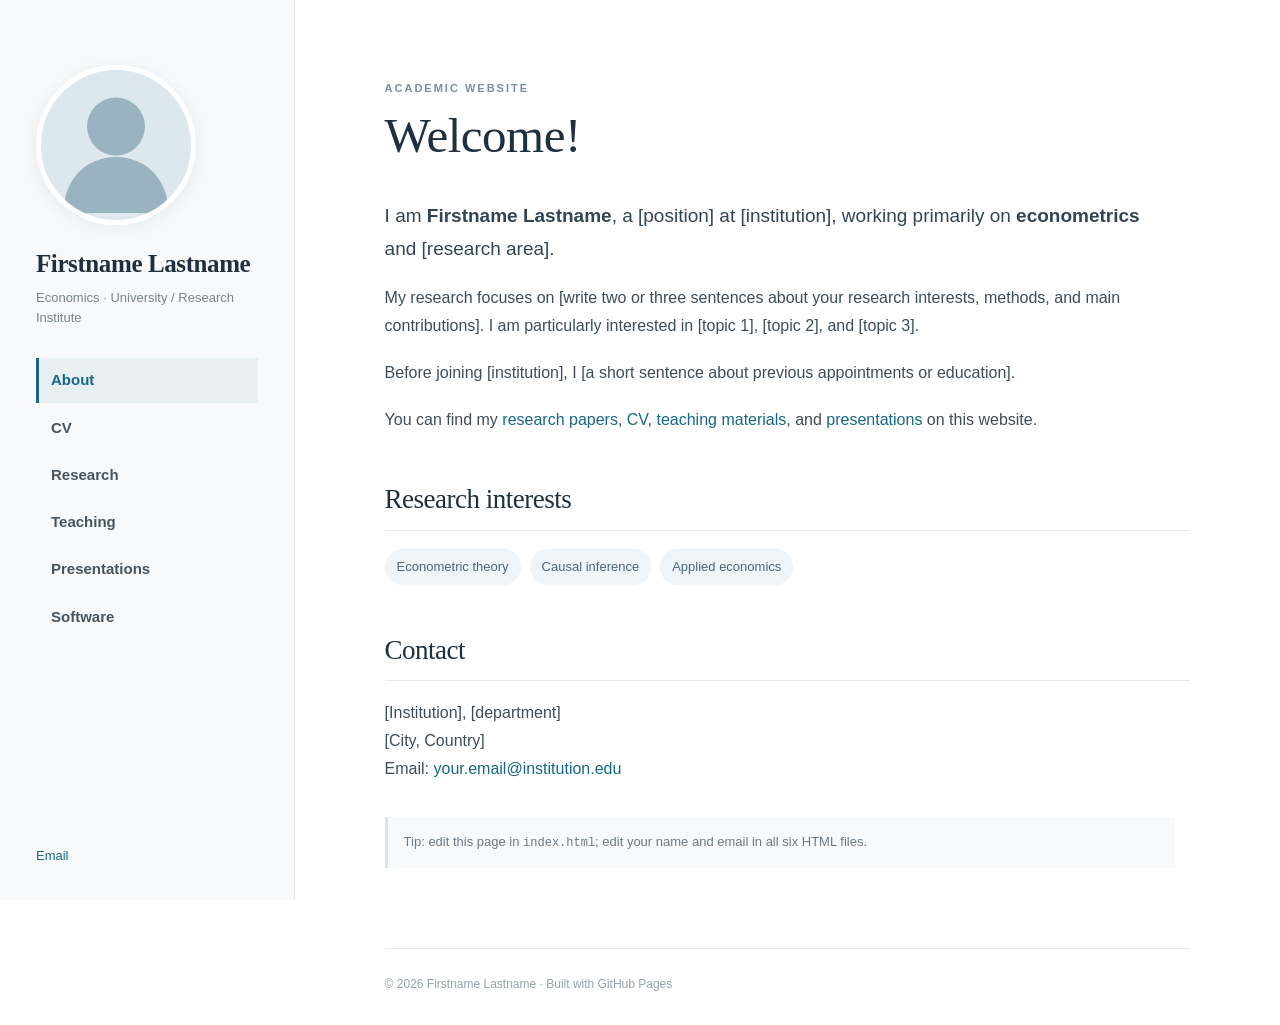
==== index.html @ c61abbc3 "Add files via upload" ====
<!doctype html>
<html lang="en">
<head>
  <meta charset="utf-8">
  <meta name="viewport" content="width=device-width, initial-scale=1">
  <meta name="description" content="Academic website of Firstname Lastname: research, teaching and publications.">
  <title>About | Firstname Lastname</title>
  <link rel="stylesheet" href="style.css">
  <link rel="icon" href="assets/favicon.svg" type="image/svg+xml">
</head>
<body>
  <div class="layout">
    <aside class="sidebar">
      <a class="portrait-link" href="index.html" aria-label="Go to home page"><img class="portrait" src="assets/portrait.svg" alt="Placeholder portrait – replace with your photo"></a>
      <a href="index.html" class="site-name">Firstname Lastname</a>
      <div class="affiliation">Economics · University / Research Institute</div>
      <nav aria-label="Main navigation"><a href="index.html" aria-current="page" >About</a>
<a href="cv.html" >CV</a>
<a href="research.html" >Research</a>
<a href="teaching.html" >Teaching</a>
<a href="presentations.html" >Presentations</a>
<a href="software.html" >Software</a></nav>
      <div class="sidebar-bottom"><a href="mailto:your.email@institution.edu">Email</a></div>
    </aside>
    <main id="main-content" class="main-content">
      <div class="eyebrow">ACADEMIC WEBSITE</div>
<h1>Welcome!</h1>
<p class="lead">I am <strong>Firstname Lastname</strong>, a [position] at [institution], working primarily on <strong>econometrics</strong> and [research area].</p>
<p>My research focuses on [write two or three sentences about your research interests, methods, and main contributions]. I am particularly interested in [topic 1], [topic 2], and [topic 3].</p>
<p>Before joining [institution], I [a short sentence about previous appointments or education].</p>
<p>You can find my <a href="research.html">research papers</a>, <a href="cv.html">CV</a>, <a href="teaching.html">teaching materials</a>, and <a href="presentations.html">presentations</a> on this website.</p>
<h2>Research interests</h2>
<div class="pill-row"><span>Econometric theory</span><span>Causal inference</span><span>Applied economics</span></div>
<h2>Contact</h2>
<p>[Institution], [department]<br>[City, Country]<br>Email: <a href="mailto:your.email@institution.edu">your.email@institution.edu</a></p>
<p class="note">Tip: edit this page in <code>index.html</code>; edit your name and email in all six HTML files.</p>
      <footer>© <span id="year">2026</span> Firstname Lastname · Built with GitHub Pages</footer>
    </main>
  </div>
  <script src="script.js"></script>
</body>
</html>
---- style.css ----
/* Minimal academic website. Edit colors using the variables below. */
:root {--ink:#1e303f;--body:#3d4d58;--muted:#77858c;--accent:#176786;--line:#e4e9ec;--background:#fff;--sidebar-bg:#f7f9fa}
*{box-sizing:border-box}
html{scroll-behavior:smooth}
body{margin:0;background:var(--background);color:var(--body);font:16px/1.75 -apple-system,BlinkMacSystemFont,"Segoe UI",Arial,sans-serif}
a{color:var(--accent);text-decoration:none}
a:hover{text-decoration:underline}
a:focus-visible,input:focus-visible,summary:focus-visible{outline:3px solid #8bb7ce;outline-offset:3px}
.layout{max-width:1280px;margin:0 auto;display:grid;grid-template-columns:295px minmax(0,1fr);min-height:100vh}
.sidebar{padding:65px 36px 32px;background:var(--sidebar-bg);border-right:1px solid var(--line);display:flex;flex-direction:column;align-items:flex-start;position:sticky;top:0;height:100vh}
.portrait-link{display:block}.portrait{display:block;width:160px;height:160px;object-fit:cover;border-radius:50%;border:5px solid white;box-shadow:0 3px 18px rgba(18,50,68,.07);margin-bottom:23px}
.site-name{font:700 25px/1.25 Georgia,"Times New Roman",serif;color:var(--ink);letter-spacing:-.4px}.site-name:hover{text-decoration:none}
.affiliation{margin:9px 0 31px;color:var(--muted);font-size:13px;line-height:1.5}
nav{display:flex;flex-direction:column;gap:3px;width:100%}nav a{padding:9px 12px;border-left:3px solid transparent;color:#455560;font-size:15px;font-weight:550}nav a:hover{background:#eef3f5;text-decoration:none;color:var(--accent)}nav a[aria-current="page"]{background:#e7eff3;border-left-color:var(--accent);color:var(--accent)}
.sidebar-bottom{font-size:13px;margin-top:auto;padding-top:24px;color:var(--muted)}.dot{padding:0 8px}
.main-content{padding:79px min(7vw,90px) 30px;min-width:0;max-width:100%}.main-content>p{max-width:790px}
h1,h2,h3{color:var(--ink);line-height:1.3}h1,h2{font-family:Georgia,"Times New Roman",serif;letter-spacing:-.5px}h1{font-size:clamp(36px,4vw,49px);font-weight:500;margin:6px 0 31px}h2{font-size:27px;font-weight:500;margin:48px 0 18px;border-bottom:1px solid var(--line);padding-bottom:12px}h3{font-size:18px;font-weight:650;margin:0 0 6px}
p{margin:0 0 19px}.lead{font-size:19px;color:#314653;line-height:1.75}.eyebrow{font-size:11px;letter-spacing:2px;font-weight:750;color:#78909d}
.pill-row{display:flex;flex-wrap:wrap;gap:9px}.pill-row span{padding:7px 12px;background:#eef4f7;color:#496777;border-radius:18px;font-size:13px}
.note{background:#f7f9fa;padding:14px 16px;border-left:3px solid #d6e5ec;color:#697985;font-size:13px;margin-top:34px}
code{font-family:ui-monospace,SFMono-Regular,Menlo,monospace;font-size:12px}
.research-toolbar{display:flex;align-items:center;justify-content:space-between;gap:15px;flex-wrap:wrap;padding:16px 0 7px;border-bottom:1px solid var(--line);font-size:13px}
.research-toolbar a{margin-left:12px}.switch{white-space:nowrap;cursor:pointer;color:var(--ink)}.switch input{accent-color:var(--accent);vertical-align:middle}
.paper{padding:18px 0 26px;border-bottom:1px solid var(--line)}.paper h3{font-size:19px;font-weight:650}.paper-meta{font-size:11px;color:var(--muted);letter-spacing:1px;font-weight:700;margin-bottom:9px}.authors{margin-bottom:3px;font-size:14px}.journal{margin-bottom:9px;color:#697985;font-size:14px}
.paper-links{display:flex;flex-wrap:wrap;gap:6px 16px;font-size:13px;margin:12px 0}.paper-links span,.soft{color:#9aa5aa;font-size:13px}.paper-links a::before{content:"↗ ";font-size:12px}
.abstract{font-size:14px;color:#566773}.abstract summary{width:max-content;cursor:pointer;color:var(--accent);font-size:13px}.abstract p{max-width:750px;padding:12px 0 0;margin:0}
.simple-entry{padding:15px 0 17px;border-bottom:1px solid var(--line)}.simple-entry p{margin:5px 0;font-size:14px}
footer{font-size:12px;color:#96a3a9;border-top:1px solid var(--line);padding:25px 0 0;margin-top:80px}
@media(max-width:800px){.layout{display:block}.sidebar{position:static;height:auto;padding:20px 23px;display:grid;grid-template-columns:72px 1fr;column-gap:18px;align-items:center}.portrait-link{grid-row:1/3}.portrait{width:72px;height:72px;margin:0;border-width:2px}.site-name{font-size:21px}.affiliation{font-size:12px;margin:4px 0}.sidebar nav{grid-column:1/-1;flex-direction:row;overflow-x:auto;margin-top:18px;gap:3px}.sidebar nav a{white-space:nowrap;border-left:none;border-bottom:2px solid transparent;padding:7px 11px}.sidebar nav a[aria-current="page"]{border-bottom-color:var(--accent)}.sidebar-bottom{display:none}.main-content{padding:35px 24px}.lead{font-size:17px}h2{margin-top:36px}footer{margin-top:55px}}
@media(prefers-reduced-motion:reduce){html{scroll-behavior:auto}}
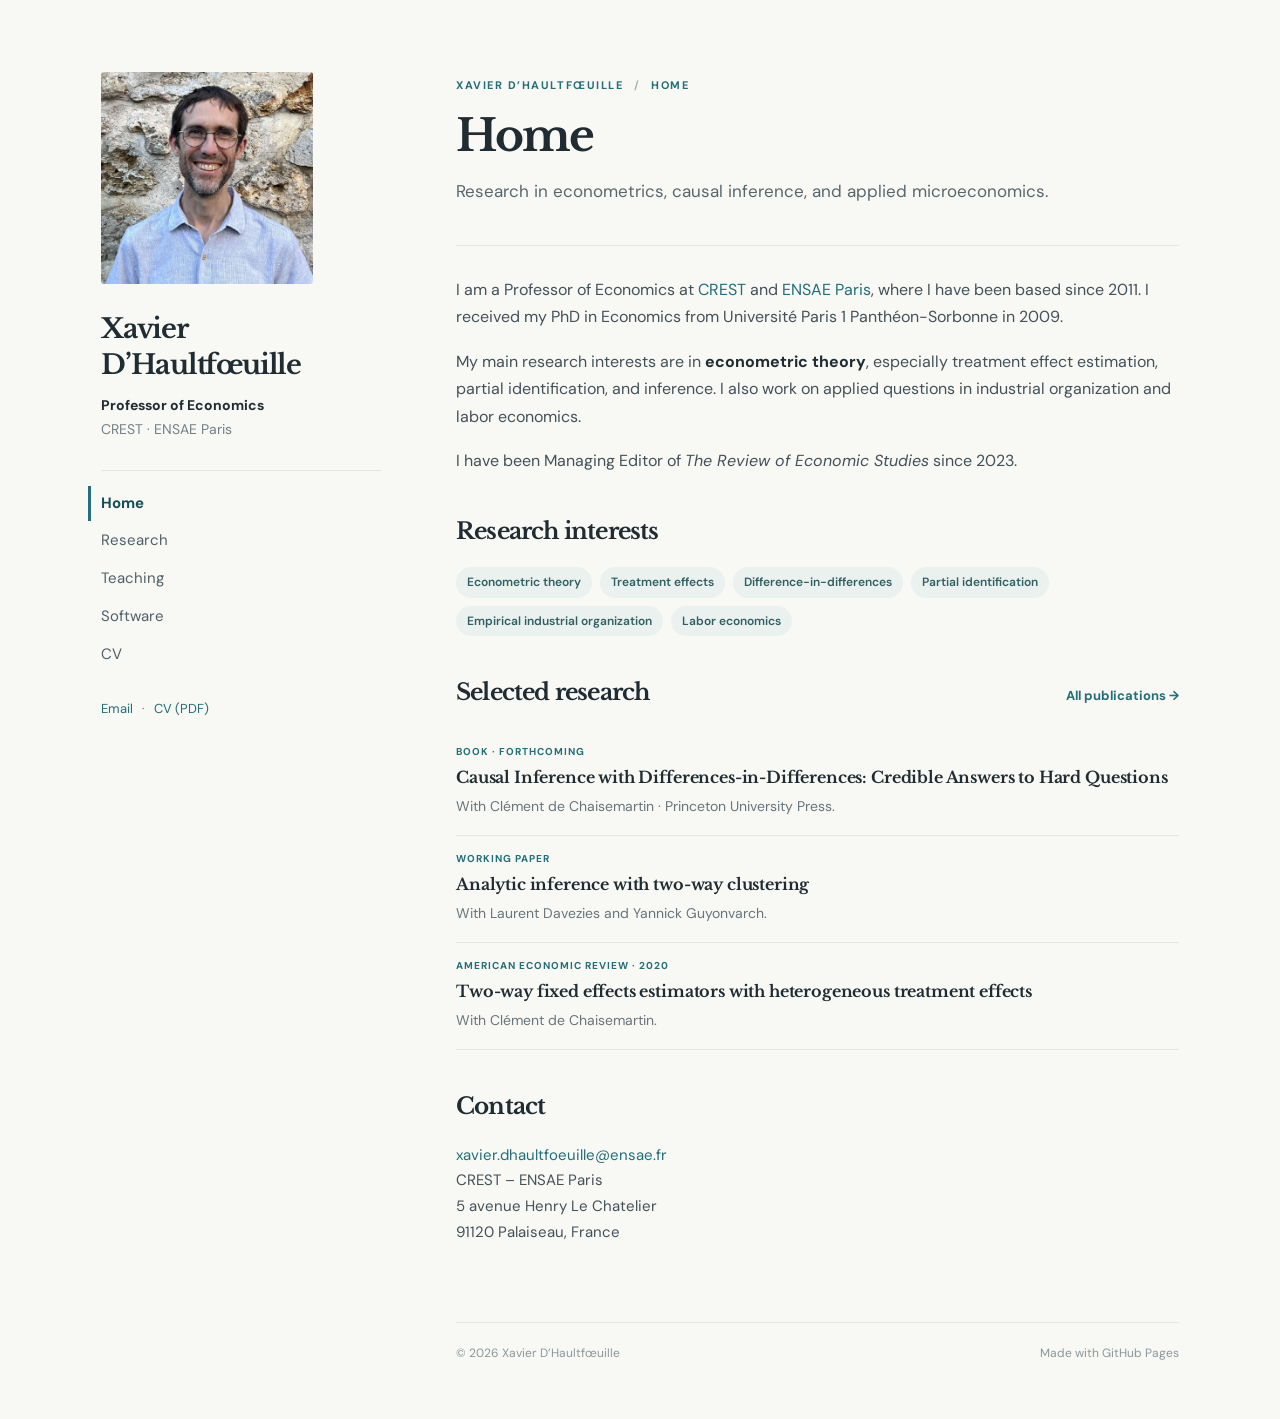
==== commit c103ef68: "Add files via upload" ====
--- a/index.html
+++ b/index.html
@@ -1,42 +1,46 @@
 <!doctype html>
 <html lang="en">
 <head>
-  <meta charset="utf-8">
-  <meta name="viewport" content="width=device-width, initial-scale=1">
-  <meta name="description" content="Academic website of Firstname Lastname: research, teaching and publications.">
-  <title>About | Firstname Lastname</title>
-  <link rel="stylesheet" href="style.css">
-  <link rel="icon" href="assets/favicon.svg" type="image/svg+xml">
+<meta charset="utf-8">
+<meta name="viewport" content="width=device-width, initial-scale=1">
+<meta name="description" content="Home — research, publications, and teaching of Xavier D’Haultfœuille at CREST–ENSAE.">
+<meta name="theme-color" content="#f8f8f5">
+<title>Home | Xavier D’Haultfœuille</title>
+<link rel="stylesheet" href="style.css">
+<link rel="icon" href="assets/favicon.svg" type="image/svg+xml">
 </head>
 <body>
-  <div class="layout">
-    <aside class="sidebar">
-      <a class="portrait-link" href="index.html" aria-label="Go to home page"><img class="portrait" src="assets/portrait.svg" alt="Placeholder portrait – replace with your photo"></a>
-      <a href="index.html" class="site-name">Firstname Lastname</a>
-      <div class="affiliation">Economics · University / Research Institute</div>
-      <nav aria-label="Main navigation"><a href="index.html" aria-current="page" >About</a>
-<a href="cv.html" >CV</a>
-<a href="research.html" >Research</a>
-<a href="teaching.html" >Teaching</a>
-<a href="presentations.html" >Presentations</a>
-<a href="software.html" >Software</a></nav>
-      <div class="sidebar-bottom"><a href="mailto:your.email@institution.edu">Email</a></div>
-    </aside>
-    <main id="main-content" class="main-content">
-      <div class="eyebrow">ACADEMIC WEBSITE</div>
-<h1>Welcome!</h1>
-<p class="lead">I am <strong>Firstname Lastname</strong>, a [position] at [institution], working primarily on <strong>econometrics</strong> and [research area].</p>
-<p>My research focuses on [write two or three sentences about your research interests, methods, and main contributions]. I am particularly interested in [topic 1], [topic 2], and [topic 3].</p>
-<p>Before joining [institution], I [a short sentence about previous appointments or education].</p>
-<p>You can find my <a href="research.html">research papers</a>, <a href="cv.html">CV</a>, <a href="teaching.html">teaching materials</a>, and <a href="presentations.html">presentations</a> on this website.</p>
-<h2>Research interests</h2>
-<div class="pill-row"><span>Econometric theory</span><span>Causal inference</span><span>Applied economics</span></div>
-<h2>Contact</h2>
-<p>[Institution], [department]<br>[City, Country]<br>Email: <a href="mailto:your.email@institution.edu">your.email@institution.edu</a></p>
-<p class="note">Tip: edit this page in <code>index.html</code>; edit your name and email in all six HTML files.</p>
-      <footer>© <span id="year">2026</span> Firstname Lastname · Built with GitHub Pages</footer>
-    </main>
-  </div>
-  <script src="script.js"></script>
+<a class="skip-link" href="#main">Skip to content</a>
+<div class="shell">
+<aside class="profile">
+  <a href="index.html" class="photo-link" aria-label="Home page"><img src="assets/Xavier_DHaultfoeuille.jpg" alt="Portrait of Xavier D’Haultfœuille" class="photo" width="480" height="480"></a>
+  <a href="index.html" class="profile-name">Xavier<br>D’Haultfœuille</a>
+  <div class="profile-title">Professor of Economics</div>
+  <div class="profile-affiliation">CREST · ENSAE Paris</div>
+  <nav class="nav" aria-label="Main navigation"><a href="index.html" aria-current="page">Home</a>
+<a href="research.html">Research</a>
+<a href="teaching.html">Teaching</a>
+<a href="software.html">Software</a>
+<a href="cv.html">CV</a></nav>
+  <div class="profile-contact"><a href="mailto:xavier.dhaultfoeuille@ensae.fr">Email</a><span class="sep">·</span><a href="files/Xavier_DHaultfoeuille_CV.pdf">CV (PDF)</a></div>
+</aside>
+<main id="main" class="main">
+  <header class="page-heading"><div class="eyebrow">XAVIER D’HAULTFŒUILLE <span> / </span> HOME</div><h1>Home</h1><p class="lead">Research in econometrics, causal inference, and applied microeconomics.</p></header>
+  <section class="prose home-intro">
+<p>I am a Professor of Economics at <a href="https://crest.science/">CREST</a> and <a href="https://www.ensae.fr/">ENSAE Paris</a>, where I have been based since 2011. I received my PhD in Economics from Université Paris 1 Panthéon-Sorbonne in 2009.</p>
+<p>My main research interests are in <strong>econometric theory</strong>, especially treatment effect estimation, partial identification, and inference. I also work on applied questions in industrial organization and labor economics.</p>
+<p>I have been Managing Editor of <em>The Review of Economic Studies</em> since 2023.</p>
+</section>
+<section class="section" aria-labelledby="interests"><h2 id="interests">Research interests</h2><div class="tag-row"><span>Econometric theory</span><span>Treatment effects</span><span>Difference-in-differences</span><span>Partial identification</span><span>Empirical industrial organization</span><span>Labor economics</span></div></section>
+<section class="section" aria-labelledby="selected"><div class="section-top"><h2 id="selected">Selected research</h2><a href="research.html" class="subtle-link">All publications →</a></div>
+<article class="feature"><div class="feature-meta">BOOK · FORTHCOMING</div><h3><a href="https://papers.ssrn.com/sol3/papers.cfm?abstract_id=4487202">Causal Inference with Differences-in-Differences: Credible Answers to Hard Questions</a></h3><p>With Clément de Chaisemartin · Princeton University Press.</p></article>
+<article class="feature"><div class="feature-meta">WORKING PAPER</div><h3><a href="https://arxiv.org/abs/2506.20749">Analytic inference with two-way clustering</a></h3><p>With Laurent Davezies and Yannick Guyonvarch.</p></article>
+<article class="feature"><div class="feature-meta">AMERICAN ECONOMIC REVIEW · 2020</div><h3><a href="https://www.aeaweb.org/articles?id=10.1257/aer.20181169">Two-way fixed effects estimators with heterogeneous treatment effects</a></h3><p>With Clément de Chaisemartin.</p></article>
+</section>
+<section class="section contact-section" aria-labelledby="contact"><h2 id="contact">Contact</h2><p><a href="mailto:xavier.dhaultfoeuille@ensae.fr">xavier.dhaultfoeuille@ensae.fr</a><br>CREST – ENSAE Paris<br>5 avenue Henry Le Chatelier<br>91120 Palaiseau, France</p></section>
+  <footer class="footer"><span>© <span id="current-year">2026</span> Xavier D’Haultfœuille</span><span>Made with GitHub Pages</span></footer>
+</main>
+</div>
+<script src="script.js" defer></script>
 </body>
-</html>+</html>
--- a/style.css
+++ b/style.css
@@ -1,30 +1,2 @@
-/* Minimal academic website. Edit colors using the variables below. */
-:root {--ink:#1e303f;--body:#3d4d58;--muted:#77858c;--accent:#176786;--line:#e4e9ec;--background:#fff;--sidebar-bg:#f7f9fa}
-*{box-sizing:border-box}
-html{scroll-behavior:smooth}
-body{margin:0;background:var(--background);color:var(--body);font:16px/1.75 -apple-system,BlinkMacSystemFont,"Segoe UI",Arial,sans-serif}
-a{color:var(--accent);text-decoration:none}
-a:hover{text-decoration:underline}
-a:focus-visible,input:focus-visible,summary:focus-visible{outline:3px solid #8bb7ce;outline-offset:3px}
-.layout{max-width:1280px;margin:0 auto;display:grid;grid-template-columns:295px minmax(0,1fr);min-height:100vh}
-.sidebar{padding:65px 36px 32px;background:var(--sidebar-bg);border-right:1px solid var(--line);display:flex;flex-direction:column;align-items:flex-start;position:sticky;top:0;height:100vh}
-.portrait-link{display:block}.portrait{display:block;width:160px;height:160px;object-fit:cover;border-radius:50%;border:5px solid white;box-shadow:0 3px 18px rgba(18,50,68,.07);margin-bottom:23px}
-.site-name{font:700 25px/1.25 Georgia,"Times New Roman",serif;color:var(--ink);letter-spacing:-.4px}.site-name:hover{text-decoration:none}
-.affiliation{margin:9px 0 31px;color:var(--muted);font-size:13px;line-height:1.5}
-nav{display:flex;flex-direction:column;gap:3px;width:100%}nav a{padding:9px 12px;border-left:3px solid transparent;color:#455560;font-size:15px;font-weight:550}nav a:hover{background:#eef3f5;text-decoration:none;color:var(--accent)}nav a[aria-current="page"]{background:#e7eff3;border-left-color:var(--accent);color:var(--accent)}
-.sidebar-bottom{font-size:13px;margin-top:auto;padding-top:24px;color:var(--muted)}.dot{padding:0 8px}
-.main-content{padding:79px min(7vw,90px) 30px;min-width:0;max-width:100%}.main-content>p{max-width:790px}
-h1,h2,h3{color:var(--ink);line-height:1.3}h1,h2{font-family:Georgia,"Times New Roman",serif;letter-spacing:-.5px}h1{font-size:clamp(36px,4vw,49px);font-weight:500;margin:6px 0 31px}h2{font-size:27px;font-weight:500;margin:48px 0 18px;border-bottom:1px solid var(--line);padding-bottom:12px}h3{font-size:18px;font-weight:650;margin:0 0 6px}
-p{margin:0 0 19px}.lead{font-size:19px;color:#314653;line-height:1.75}.eyebrow{font-size:11px;letter-spacing:2px;font-weight:750;color:#78909d}
-.pill-row{display:flex;flex-wrap:wrap;gap:9px}.pill-row span{padding:7px 12px;background:#eef4f7;color:#496777;border-radius:18px;font-size:13px}
-.note{background:#f7f9fa;padding:14px 16px;border-left:3px solid #d6e5ec;color:#697985;font-size:13px;margin-top:34px}
-code{font-family:ui-monospace,SFMono-Regular,Menlo,monospace;font-size:12px}
-.research-toolbar{display:flex;align-items:center;justify-content:space-between;gap:15px;flex-wrap:wrap;padding:16px 0 7px;border-bottom:1px solid var(--line);font-size:13px}
-.research-toolbar a{margin-left:12px}.switch{white-space:nowrap;cursor:pointer;color:var(--ink)}.switch input{accent-color:var(--accent);vertical-align:middle}
-.paper{padding:18px 0 26px;border-bottom:1px solid var(--line)}.paper h3{font-size:19px;font-weight:650}.paper-meta{font-size:11px;color:var(--muted);letter-spacing:1px;font-weight:700;margin-bottom:9px}.authors{margin-bottom:3px;font-size:14px}.journal{margin-bottom:9px;color:#697985;font-size:14px}
-.paper-links{display:flex;flex-wrap:wrap;gap:6px 16px;font-size:13px;margin:12px 0}.paper-links span,.soft{color:#9aa5aa;font-size:13px}.paper-links a::before{content:"↗ ";font-size:12px}
-.abstract{font-size:14px;color:#566773}.abstract summary{width:max-content;cursor:pointer;color:var(--accent);font-size:13px}.abstract p{max-width:750px;padding:12px 0 0;margin:0}
-.simple-entry{padding:15px 0 17px;border-bottom:1px solid var(--line)}.simple-entry p{margin:5px 0;font-size:14px}
-footer{font-size:12px;color:#96a3a9;border-top:1px solid var(--line);padding:25px 0 0;margin-top:80px}
-@media(max-width:800px){.layout{display:block}.sidebar{position:static;height:auto;padding:20px 23px;display:grid;grid-template-columns:72px 1fr;column-gap:18px;align-items:center}.portrait-link{grid-row:1/3}.portrait{width:72px;height:72px;margin:0;border-width:2px}.site-name{font-size:21px}.affiliation{font-size:12px;margin:4px 0}.sidebar nav{grid-column:1/-1;flex-direction:row;overflow-x:auto;margin-top:18px;gap:3px}.sidebar nav a{white-space:nowrap;border-left:none;border-bottom:2px solid transparent;padding:7px 11px}.sidebar nav a[aria-current="page"]{border-bottom-color:var(--accent)}.sidebar-bottom{display:none}.main-content{padding:35px 24px}.lead{font-size:17px}h2{margin-top:36px}footer{margin-top:55px}}
-@media(prefers-reduced-motion:reduce){html{scroll-behavior:auto}}
+@import url('https://fonts.googleapis.com/css2?family=DM+Sans:wght@400;500;600;700&family=Libre+Baskerville:wght@400;700&display=swap');
+:root{--ink:#202c31;--body:#445158;--muted:#748086;--accent:#236e77;--accent-deep:#174f58;--rule:#e2e6e4;--bg:#f8f8f5;--white:#fff}*{box-sizing:border-box}html{scroll-behavior:smooth}body{margin:0;background:var(--bg);color:var(--body);font:16px/1.72 'DM Sans',Arial,Helvetica,sans-serif;-webkit-font-smoothing:antialiased}a{color:var(--accent);text-decoration:none}a:hover{text-decoration:underline;color:var(--accent-deep)}a:focus-visible,input:focus-visible{outline:2px solid var(--accent);outline-offset:3px}.skip-link{position:absolute;top:-60px;left:10px;background:#fff;z-index:10;padding:8px 14px}.skip-link:focus{top:10px}.shell{max-width:1170px;margin:0 auto;min-height:100vh;display:grid;grid-template-columns:280px minmax(0,1fr);gap:75px;padding:72px 46px 36px}.profile{align-self:start;position:sticky;top:45px}.photo-link{display:block;max-width:212px;border-radius:3px;overflow:hidden;margin-bottom:27px;background:#ddd}.photo{display:block;width:100%;height:auto;aspect-ratio:1/1;object-fit:cover;object-position:center 35%}.profile-name{font:700 27px/1.34 'Libre Baskerville',Georgia,serif;color:var(--ink);letter-spacing:-.045em}.profile-name:hover{text-decoration:none}.profile-title{font-size:14px;color:var(--ink);margin-top:10px;font-weight:700}.profile-affiliation{font-size:14px;color:var(--muted)}.nav{margin-top:28px;border-top:1px solid var(--rule);padding-top:15px;display:flex;flex-direction:column;align-items:flex-start;gap:2px}.nav a{padding:5px 13px 5px 0;color:#516067;font-size:15px}.nav a[aria-current]{color:var(--accent-deep);font-weight:700;border-left:3px solid var(--accent);padding-left:10px;margin-left:-13px}.nav a:hover{color:var(--accent-deep);text-decoration:none}.profile-contact{font-size:13px;margin-top:26px;color:var(--muted)}.sep{margin:0 9px}.main{padding:4px 0 0;min-width:0}.page-heading{padding-bottom:24px;border-bottom:1px solid var(--rule);margin-bottom:30px}.eyebrow{font-size:11px;letter-spacing:.14em;font-weight:700;color:var(--accent);margin-bottom:14px}.eyebrow span{color:#a8b2b2;margin:0 6px}h1,h2,h3{font-family:'Libre Baskerville',Georgia,serif;color:var(--ink)}h1{font-size:clamp(32px,3.6vw,44px);line-height:1.22;letter-spacing:-.045em;margin:0 0 15px}h2{font-size:23px;line-height:1.36;letter-spacing:-.035em;margin:0 0 20px}h3{font-size:15px;line-height:1.56;letter-spacing:-.01em;margin:0}p{margin:0 0 16px}strong{color:var(--ink)}.lead{font-size:17px;line-height:1.6;color:#59676c;max-width:680px}.prose{max-width:740px}.prose p{margin-bottom:17px}.section{margin:41px 0 0}.section-top{display:flex;align-items:baseline;justify-content:space-between;gap:15px}.subtle-link{font-size:13px;font-weight:700}.tag-row{display:flex;flex-wrap:wrap;gap:8px}.tag-row span{font-size:12px;background:#eaf1ef;color:#315f62;padding:5px 11px;border-radius:99px;font-weight:600}.feature{padding:14px 0 17px;border-bottom:1px solid var(--rule)}.feature-meta{color:var(--accent);letter-spacing:.1em;font-size:10px;font-weight:700;margin-bottom:5px}.feature h3{font-size:16px}.feature h3 a{color:var(--ink)}.feature p{font-size:14px;margin:4px 0 0;color:#69757b}.contact-section p{font-size:15px}.footer{border-top:1px solid var(--rule);display:flex;justify-content:space-between;gap:15px;flex-wrap:wrap;font-size:12px;color:#8c969a;margin-top:76px;padding:20px 0}.research-tools{padding:19px 20px;background:#edf3f1;border:1px solid #dae6e1;border-radius:5px;margin-bottom:33px}.research-tools label{display:block;font-size:12px;color:var(--accent-deep);font-weight:700;margin-bottom:7px}.research-tools input{width:100%;font:14px/1.4 'DM Sans',Arial,sans-serif;padding:11px 12px;border:1px solid #cbd9d3;border-radius:4px;background:#fff;color:var(--ink)}.search-count{min-height:1.4em;margin-top:5px;font-size:12px;color:var(--muted)}.paper-section{margin-top:36px}.paper-section h2{border-bottom:1px solid var(--rule);padding-bottom:12px;margin-bottom:4px}.count{font:600 12px/1 'DM Sans',Arial,sans-serif;color:var(--muted);margin-left:4px}.paper{padding:14px 0 16px;border-bottom:1px solid var(--rule)}.paper-top{display:flex;justify-content:space-between;align-items:baseline;gap:12px}.paper h3{font-size:14px;line-height:1.55;flex:1}.paper-title-link{color:#1c545d}.year{color:#899496;flex:none;font-size:12px;font-weight:600}.paper-meta{font-size:13px;color:#647177;line-height:1.5;margin:5px 0 0}.paper-note{font-size:13px;margin:6px 0 0;color:#56676b}.paper-actions{margin:6px 0 0}.paper-link{font-size:12px;font-weight:700}.bottom-note,.micro-note{font-size:13px;color:var(--muted);margin-top:27px}.bottom-note{padding-top:15px}.simple-item{padding:15px 0 17px;border-bottom:1px solid var(--rule)}.simple-item h3{font-size:16px}.simple-item p{font-size:14px;margin:5px 0 4px}.simple-item code{display:inline-block;font:13px/1.5 ui-monospace,SFMono-Regular,Menlo,monospace;background:#eaf0ed;border-radius:3px;padding:4px 7px;margin:7px 0;color:#395258}.section-intro{font-size:14px;color:var(--muted)}.date{font:500 12px/1.6 'DM Sans',sans-serif;color:var(--muted);white-space:nowrap;margin-left:5px}.first-section{margin-top:0}.cv-download{padding:23px 23px;border:1px solid #dbe6e2;background:#eef4f1;border-radius:4px;display:flex;gap:17px;justify-content:space-between;align-items:center}.cv-download strong{font:700 17px 'Libre Baskerville',Georgia,serif}.cv-download p{font-size:13px;color:#69777b;margin:6px 0 0}.download-actions{display:flex;flex-wrap:wrap;gap:8px;align-items:center}.button{display:inline-block;white-space:nowrap;font-size:12px;font-weight:700;background:var(--accent);color:#fff;padding:10px 15px;border-radius:3px}.button:hover{color:white;background:var(--accent-deep);text-decoration:none}.button-secondary{background:white;border:1px solid #b7d0ca;color:var(--accent)}.button-secondary:hover{background:#dcebe5;color:var(--accent-deep)}.timeline{display:grid;gap:16px}.timeline>div{display:grid;grid-template-columns:120px 1fr;gap:18px;align-items:start}.timeline-date{font-size:13px;color:var(--accent);font-weight:700}.timeline p{margin:0;font-size:14px}.paper[hidden],.paper-section[hidden]{display:none!important}@media(max-width:920px){.shell{grid-template-columns:225px minmax(0,1fr);gap:35px;padding:52px 30px}.photo-link{max-width:195px}}@media(max-width:700px){.shell{display:block;padding:26px 22px 20px}.profile{position:static;display:grid;grid-template-columns:104px 1fr;column-gap:20px;align-items:start}.photo-link{grid-row:1/5;max-width:104px;margin:0}.profile-name{font-size:20px;line-height:1.3}.profile-title,.profile-affiliation{font-size:12px;margin-top:2px}.nav{grid-column:1/-1;flex-direction:row;overflow-x:auto;white-space:nowrap;gap:17px;margin:19px 0 0;padding:12px 0;border-bottom:1px solid var(--rule)}.nav a{padding:3px 0;font-size:13px}.nav a[aria-current]{margin:0;padding:3px 0;border-left:none;border-bottom:2px solid var(--accent)}.profile-contact{grid-column:1/-1;margin:8px 0 25px}.page-heading{margin-bottom:24px}.paper-top{align-items:flex-start}.cv-download{display:block}.download-actions{margin-top:13px}.timeline>div{grid-template-columns:94px 1fr;gap:9px}.footer{margin-top:46px}}
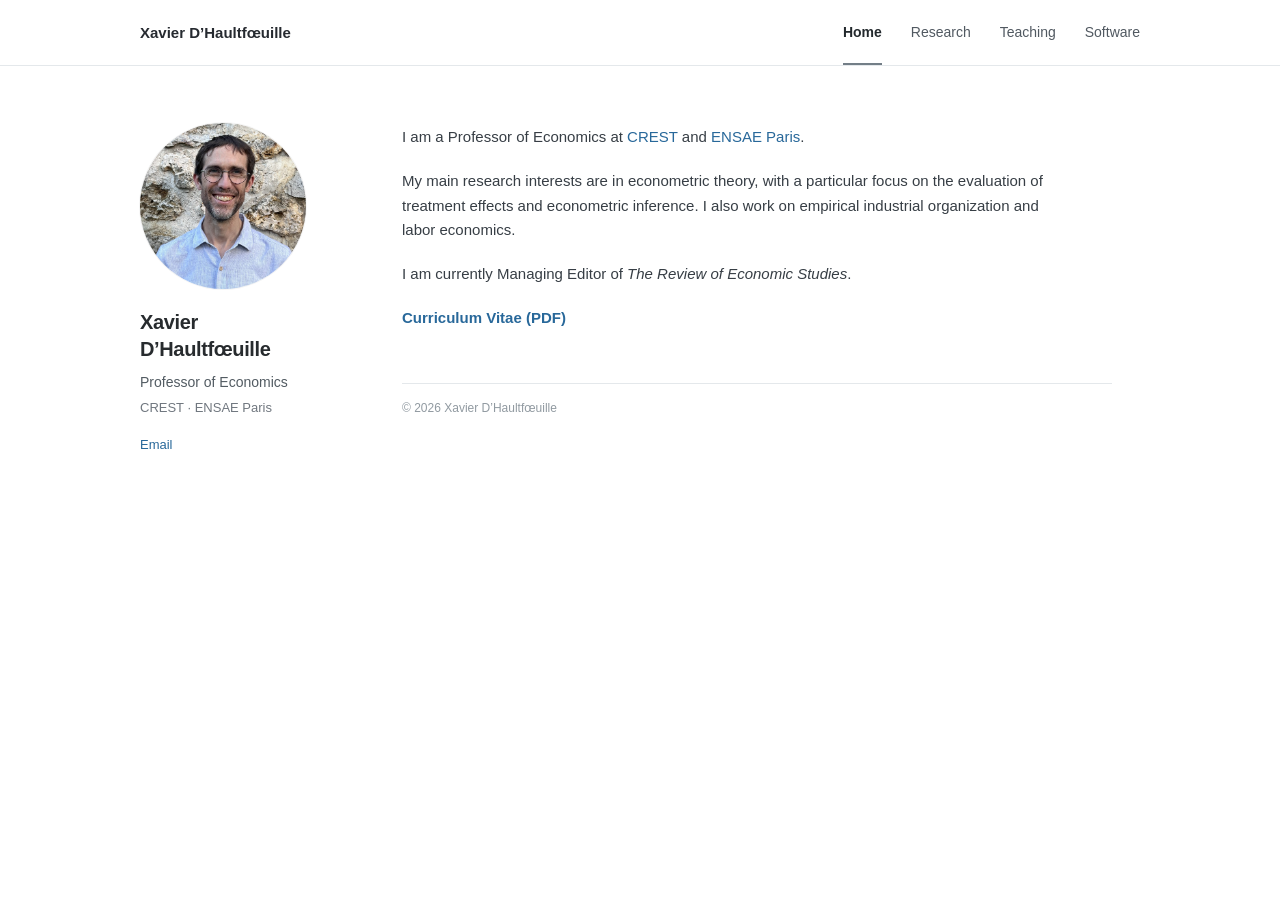
==== commit 85683ff1: "Add files via upload" ====
--- a/index.html
+++ b/index.html
@@ -3,44 +3,137 @@
 <head>
 <meta charset="utf-8">
 <meta name="viewport" content="width=device-width, initial-scale=1">
-<meta name="description" content="Home — research, publications, and teaching of Xavier D’Haultfœuille at CREST–ENSAE.">
-<meta name="theme-color" content="#f8f8f5">
-<title>Home | Xavier D’Haultfœuille</title>
-<link rel="stylesheet" href="style.css">
-<link rel="icon" href="assets/favicon.svg" type="image/svg+xml">
+<meta name="description" content="Xavier D’Haultfœuille, Professor of Economics at CREST and ENSAE Paris.">
+<title>Xavier D’Haultfœuille</title>
+<link rel="icon" type="image/svg+xml" href="assets/favicon.svg">
+<style>
+
+:root{--ink:#262a30;--body:#373e45;--muted:#70777f;--link:#28689a;--border:#e4e8eb}
+*{box-sizing:border-box}
+html{font-size:15px}
+body{margin:0;background:#fff;color:var(--body);font-family:-apple-system,BlinkMacSystemFont,"Segoe UI",Arial,Helvetica,sans-serif;font-size:1rem;line-height:1.65;-webkit-font-smoothing:antialiased}
+a{color:var(--link);text-decoration:none}a:hover{text-decoration:underline}a:focus-visible{outline:2px solid #28689a;outline-offset:3px}
+.site-header{border-bottom:1px solid var(--border);background:#fff}
+.header-inner{width:min(100% - 48px,1000px);margin:0 auto;min-height:64px;display:flex;justify-content:space-between;align-items:center;gap:20px}
+.site-brand{font-size:15px;line-height:1.4;color:#262a30;font-weight:600;white-space:nowrap}
+.site-brand:hover{text-decoration:none}
+.site-nav{display:flex;align-items:center;gap:29px;flex-wrap:wrap}
+.site-nav a{color:#515961;font-size:14px;white-space:nowrap;padding:21px 0 19px;border-bottom:2px solid transparent}
+.site-nav a[aria-current="page"]{font-weight:600;color:#23292d;border-color:#737e87}
+.site-nav a:hover{text-decoration:none;color:#111}
+.site-layout{width:min(100% - 48px,1000px);margin:0 auto;padding:55px 0 35px;display:grid;grid-template-columns:190px minmax(0,1fr);column-gap:72px;align-items:start;min-height:calc(100vh - 65px)}
+.profile{padding-top:2px}
+.profile-photo{width:166px;height:166px;border-radius:50%;object-fit:cover;object-position:center 28%;display:block;margin:0 0 20px;box-shadow:0 0 0 1px rgba(0,0,0,.045)}
+.profile-name{margin:0;font-size:20px;line-height:1.35;font-weight:600;color:#272b2e;letter-spacing:-.018em}
+.profile-role{margin:9px 0 0;font-size:14px;line-height:1.5;color:#525b62}
+.profile-affiliation{font-size:13px;color:var(--muted);margin:4px 0 0}
+.profile-links{font-size:13px;line-height:1.7;margin:15px 0 0}
+.main{min-width:0;max-width:710px}
+.main h1{font-weight:600;font-size:23px;line-height:1.35;color:#262a30;letter-spacing:-.015em;margin:0 0 19px}
+.main h2{font-weight:600;font-size:17px;line-height:1.5;color:#262a30;margin:35px 0 13px}
+.main h3{font-weight:600;font-size:15px;line-height:1.45;color:#303942;margin:0}
+.main p{margin:0 0 17px}
+.main ul{padding-left:22px}
+.home-intro{max-width:665px;padding-top:4px}
+.home-intro p{margin-bottom:19px}
+.home-cv{margin-top:23px}
+.home-cv a{font-weight:600}
+.page-description{color:#666f76;margin-top:-11px!important;margin-bottom:25px!important}
+.paper-section{margin-top:32px}
+.paper-section:first-of-type{margin-top:0}
+.paper-section h2{margin:0 0 8px;padding:0 0 9px;border-bottom:1px solid var(--border)}
+.paper{padding:12px 0 13px;border-bottom:1px solid #eff1f2}
+.paper-top{display:flex;justify-content:space-between;align-items:baseline;gap:16px}
+.paper-top h3{flex:1;min-width:0;font-size:14px;font-weight:600}
+.paper-title-link{color:var(--link)}
+.year{white-space:nowrap;color:#7c858b;font-size:12px;line-height:1.5}
+.paper-meta,.paper-note,.paper-actions{font-size:13px;line-height:1.55;margin:3px 0 0!important;color:#59626b}
+.paper-note{color:#6b747c}
+.paper-actions a{font-size:12px;font-weight:600}
+.research-tools{margin:0 0 27px}
+.research-tools label{display:block;font-size:13px;color:#505860;margin-bottom:6px}
+.research-tools input{font:13px/1.5 inherit;font-size:13px;width:100%;padding:9px 11px;border:1px solid #ced6db;border-radius:3px;color:#333;background:#fff}
+.research-tools input:focus{outline:2px solid #a8c6db;outline-offset:1px}
+.search-count{font-size:12px;color:var(--muted);margin-top:4px;min-height:0}
+.simple-item{padding:10px 0 11px;border-bottom:1px solid #edf0f1}
+.simple-item p{font-size:14px;margin:5px 0!important;color:#505961}
+.simple-item code{font-size:12px;background:#f5f6f7;color:#47535e;padding:4px 6px;border-radius:2px;display:inline-block;margin:5px 0}
+.section-intro,.bottom-note,.micro-note{font-size:13px;color:#68737b}
+.bottom-note,.micro-note{margin-top:21px!important}
+.date,.count{color:#798188;font-size:12px;font-weight:400;margin-left:6px}
+.section{margin-top:30px}
+.section.first-section{margin-top:12px}
+.section h2{margin-top:0}
+.footer{border-top:1px solid var(--border);margin-top:52px;padding-top:15px;color:#919aa1;font-size:12px}
+.paper[hidden],.paper-section[hidden]{display:none!important}
+@media(max-width:730px){
+ .header-inner{width:min(100% - 34px,1000px);display:block;padding:14px 0 7px;min-height:0}
+ .site-brand{display:block;font-size:14px;margin-bottom:7px}
+ .site-nav{gap:22px}
+ .site-nav a{font-size:13px;padding:5px 0 7px}
+ .site-layout{width:min(100% - 34px,1000px);display:block;padding:28px 0 25px}
+ .profile{display:grid;grid-template-columns:91px minmax(0,1fr);column-gap:16px;align-items:start;margin-bottom:32px}
+ .profile-photo{width:91px;height:91px;margin:0;grid-row:1/5}
+ .profile-name{font-size:19px}
+ .profile-role{margin-top:4px;font-size:13px}
+ .profile-affiliation{font-size:12px}
+ .profile-links{margin-top:4px;font-size:12px}
+ .main{max-width:none}
+ .main h1{font-size:21px}
+ .main h2{font-size:17px}
+ .paper-top{gap:8px}
+ .paper-top h3{font-size:14px}
+ .year{font-size:11px}
+ .footer{margin-top:42px}
+}
+
+</style>
 </head>
 <body>
-<a class="skip-link" href="#main">Skip to content</a>
-<div class="shell">
-<aside class="profile">
-  <a href="index.html" class="photo-link" aria-label="Home page"><img src="assets/Xavier_DHaultfoeuille.jpg" alt="Portrait of Xavier D’Haultfœuille" class="photo" width="480" height="480"></a>
-  <a href="index.html" class="profile-name">Xavier<br>D’Haultfœuille</a>
-  <div class="profile-title">Professor of Economics</div>
-  <div class="profile-affiliation">CREST · ENSAE Paris</div>
-  <nav class="nav" aria-label="Main navigation"><a href="index.html" aria-current="page">Home</a>
+<header class="site-header"><div class="header-inner">
+  <a class="site-brand" href="index.html">Xavier D’Haultfœuille</a>
+  <nav class="site-nav" aria-label="Main navigation"><a href="index.html" aria-current="page">Home</a>
 <a href="research.html">Research</a>
 <a href="teaching.html">Teaching</a>
-<a href="software.html">Software</a>
-<a href="cv.html">CV</a></nav>
-  <div class="profile-contact"><a href="mailto:xavier.dhaultfoeuille@ensae.fr">Email</a><span class="sep">·</span><a href="files/Xavier_DHaultfoeuille_CV.pdf">CV (PDF)</a></div>
+<a href="software.html">Software</a></nav>
+</div></header>
+<div class="site-layout">
+<aside class="profile" aria-label="Profile">
+  <img class="profile-photo" src="assets/Xavier_DHaultfoeuille.jpg" alt="Portrait of Xavier D’Haultfœuille" width="166" height="166">
+  <h2 class="profile-name">Xavier D’Haultfœuille</h2>
+  <p class="profile-role">Professor of Economics</p>
+  <p class="profile-affiliation">CREST · ENSAE Paris</p>
+  <p class="profile-links"><a href="mailto:xavier.dhaultfoeuille@ensae.fr">Email</a></p>
 </aside>
-<main id="main" class="main">
-  <header class="page-heading"><div class="eyebrow">XAVIER D’HAULTFŒUILLE <span> / </span> HOME</div><h1>Home</h1><p class="lead">Research in econometrics, causal inference, and applied microeconomics.</p></header>
-  <section class="prose home-intro">
-<p>I am a Professor of Economics at <a href="https://crest.science/">CREST</a> and <a href="https://www.ensae.fr/">ENSAE Paris</a>, where I have been based since 2011. I received my PhD in Economics from Université Paris 1 Panthéon-Sorbonne in 2009.</p>
-<p>My main research interests are in <strong>econometric theory</strong>, especially treatment effect estimation, partial identification, and inference. I also work on applied questions in industrial organization and labor economics.</p>
-<p>I have been Managing Editor of <em>The Review of Economic Studies</em> since 2023.</p>
-</section>
-<section class="section" aria-labelledby="interests"><h2 id="interests">Research interests</h2><div class="tag-row"><span>Econometric theory</span><span>Treatment effects</span><span>Difference-in-differences</span><span>Partial identification</span><span>Empirical industrial organization</span><span>Labor economics</span></div></section>
-<section class="section" aria-labelledby="selected"><div class="section-top"><h2 id="selected">Selected research</h2><a href="research.html" class="subtle-link">All publications →</a></div>
-<article class="feature"><div class="feature-meta">BOOK · FORTHCOMING</div><h3><a href="https://papers.ssrn.com/sol3/papers.cfm?abstract_id=4487202">Causal Inference with Differences-in-Differences: Credible Answers to Hard Questions</a></h3><p>With Clément de Chaisemartin · Princeton University Press.</p></article>
-<article class="feature"><div class="feature-meta">WORKING PAPER</div><h3><a href="https://arxiv.org/abs/2506.20749">Analytic inference with two-way clustering</a></h3><p>With Laurent Davezies and Yannick Guyonvarch.</p></article>
-<article class="feature"><div class="feature-meta">AMERICAN ECONOMIC REVIEW · 2020</div><h3><a href="https://www.aeaweb.org/articles?id=10.1257/aer.20181169">Two-way fixed effects estimators with heterogeneous treatment effects</a></h3><p>With Clément de Chaisemartin.</p></article>
-</section>
-<section class="section contact-section" aria-labelledby="contact"><h2 id="contact">Contact</h2><p><a href="mailto:xavier.dhaultfoeuille@ensae.fr">xavier.dhaultfoeuille@ensae.fr</a><br>CREST – ENSAE Paris<br>5 avenue Henry Le Chatelier<br>91120 Palaiseau, France</p></section>
-  <footer class="footer"><span>© <span id="current-year">2026</span> Xavier D’Haultfœuille</span><span>Made with GitHub Pages</span></footer>
+<main class="main" id="main">
+<div class="home-intro">
+<p>I am a Professor of Economics at <a href="https://crest.science/">CREST</a> and <a href="https://www.ensae.fr/">ENSAE Paris</a>.</p>
+<p>My main research interests are in econometric theory, with a particular focus on the evaluation of treatment effects and econometric inference. I also work on empirical industrial organization and labor economics.</p>
+<p>I am currently Managing Editor of <em>The Review of Economic Studies</em>.</p>
+<p class="home-cv"><a href="files/Xavier_DHaultfoeuille_CV.pdf">Curriculum Vitae (PDF)</a></p>
+</div>
+<footer class="footer">© <span id="current-year">2026</span> Xavier D’Haultfœuille</footer>
 </main>
 </div>
-<script src="script.js" defer></script>
+<script>
+
+(function(){
+  const year=document.getElementById('current-year');
+  if(year)year.textContent=String(new Date().getFullYear());
+  const search=document.getElementById('paper-search');
+  if(!search)return;
+  const papers=Array.from(document.querySelectorAll('.paper'));
+  const groups=Array.from(document.querySelectorAll('.paper-section'));
+  const count=document.getElementById('search-count');
+  const refresh=()=>{
+    const q=search.value.trim().toLocaleLowerCase();let found=0;
+    papers.forEach(p=>{const ok=!q||(p.getAttribute('data-search')||p.textContent).toLocaleLowerCase().includes(q);p.hidden=!ok;if(ok)found++;});
+    groups.forEach(g=>{g.hidden=!Array.from(g.querySelectorAll('.paper')).some(p=>!p.hidden)});
+    if(count)count.textContent=q?found+' result'+(found===1?'':'s'):'';
+  };
+  search.addEventListener('input',refresh);
+})();
+
+</script>
 </body>
-</html>
+</html>
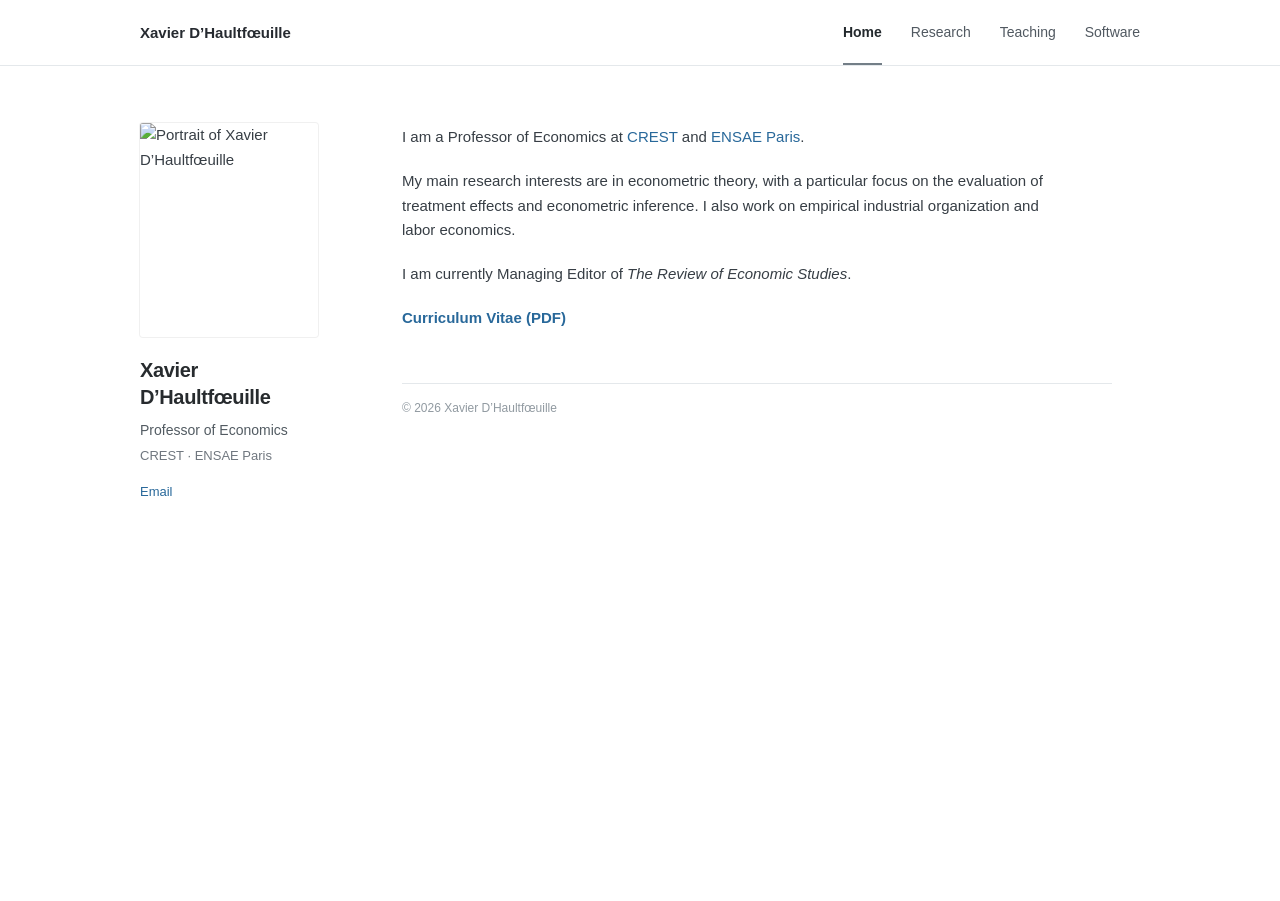
==== commit 8bd3bfb3: "Add files via upload" ====
--- a/index.html
+++ b/index.html
@@ -23,7 +23,7 @@
 .site-nav a:hover{text-decoration:none;color:#111}
 .site-layout{width:min(100% - 48px,1000px);margin:0 auto;padding:55px 0 35px;display:grid;grid-template-columns:190px minmax(0,1fr);column-gap:72px;align-items:start;min-height:calc(100vh - 65px)}
 .profile{padding-top:2px}
-.profile-photo{width:166px;height:166px;border-radius:50%;object-fit:cover;object-position:center 28%;display:block;margin:0 0 20px;box-shadow:0 0 0 1px rgba(0,0,0,.045)}
+.profile-photo{width:178px;height:auto;aspect-ratio:5/6;border-radius:3px;object-fit:contain;display:block;margin:0 0 20px;box-shadow:0 0 0 1px rgba(0,0,0,.06)}
 .profile-name{margin:0;font-size:20px;line-height:1.35;font-weight:600;color:#272b2e;letter-spacing:-.018em}
 .profile-role{margin:9px 0 0;font-size:14px;line-height:1.5;color:#525b62}
 .profile-affiliation{font-size:13px;color:var(--muted);margin:4px 0 0}
@@ -72,8 +72,8 @@
  .site-nav{gap:22px}
  .site-nav a{font-size:13px;padding:5px 0 7px}
  .site-layout{width:min(100% - 34px,1000px);display:block;padding:28px 0 25px}
- .profile{display:grid;grid-template-columns:91px minmax(0,1fr);column-gap:16px;align-items:start;margin-bottom:32px}
- .profile-photo{width:91px;height:91px;margin:0;grid-row:1/5}
+ .profile{display:grid;grid-template-columns:105px minmax(0,1fr);column-gap:16px;align-items:start;margin-bottom:32px}
+ .profile-photo{width:105px;height:auto;margin:0;grid-row:1/5}
  .profile-name{font-size:19px}
  .profile-role{margin-top:4px;font-size:13px}
  .profile-affiliation{font-size:12px}
@@ -99,7 +99,7 @@
 </div></header>
 <div class="site-layout">
 <aside class="profile" aria-label="Profile">
-  <img class="profile-photo" src="assets/Xavier_DHaultfoeuille.jpg" alt="Portrait of Xavier D’Haultfœuille" width="166" height="166">
+  <img class="profile-photo" src="assets/Xavier_DHaultfoeuille_portrait_bw.jpg" alt="Portrait of Xavier D’Haultfœuille" width="178" height="214">
   <h2 class="profile-name">Xavier D’Haultfœuille</h2>
   <p class="profile-role">Professor of Economics</p>
   <p class="profile-affiliation">CREST · ENSAE Paris</p>
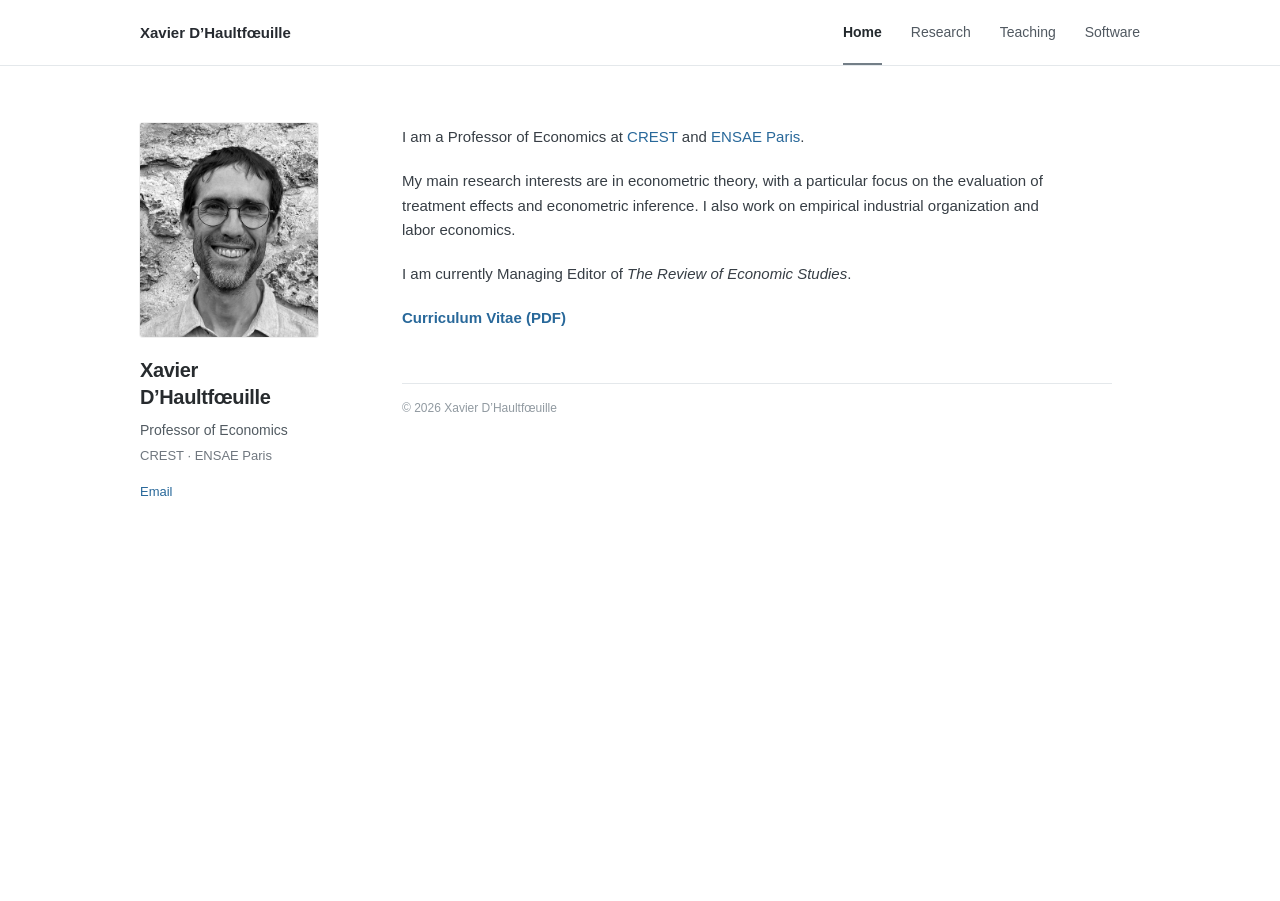
==== commit 393de18c: "Add files via upload" ====
--- a/index.html
+++ b/index.html
@@ -3,8 +3,33 @@
 <head>
 <meta charset="utf-8">
 <meta name="viewport" content="width=device-width, initial-scale=1">
-<meta name="description" content="Xavier D’Haultfœuille, Professor of Economics at CREST and ENSAE Paris.">
-<title>Xavier D’Haultfœuille</title>
+<meta name="description" content="Xavier D’Haultfœuille (Xavier D’Haultfoeuille), Professor of Economics at CREST–ENSAE Paris. Research in econometrics, causal inference, and applied economics.">
+<link rel="canonical" href="https://xdhaultfoeuille.github.io/">
+<script type="application/ld+json">
+{
+  "@context": "https://schema.org",
+  "@type": "Person",
+  "name": "Xavier D’Haultfœuille",
+  "alternateName": "Xavier D'Haultfoeuille",
+  "url": "https://xdhaultfoeuille.github.io/",
+  "image": "https://xdhaultfoeuille.github.io/assets/Xavier_DHaultfoeuille_portrait_bw.jpg",
+  "jobTitle": "Professor of Economics",
+  "affiliation": [
+    {
+      "@type": "Organization",
+      "name": "CREST"
+    },
+    {
+      "@type": "Organization",
+      "name": "ENSAE Paris"
+    }
+  ],
+  "sameAs": [
+    "https://faculty.crest.fr/xdhaultfoeuille/"
+  ]
+}
+</script>
+<title>Xavier D’Haultfœuille | Professor of Economics — CREST–ENSAE Paris</title>
 <link rel="icon" type="image/svg+xml" href="assets/favicon.svg">
 <style>
 
@@ -100,7 +125,7 @@
 <div class="site-layout">
 <aside class="profile" aria-label="Profile">
   <img class="profile-photo" src="assets/Xavier_DHaultfoeuille_portrait_bw.jpg" alt="Portrait of Xavier D’Haultfœuille" width="178" height="214">
-  <h2 class="profile-name">Xavier D’Haultfœuille</h2>
+  <h1 class="profile-name">Xavier D’Haultfœuille</h1>
   <p class="profile-role">Professor of Economics</p>
   <p class="profile-affiliation">CREST · ENSAE Paris</p>
   <p class="profile-links"><a href="mailto:xavier.dhaultfoeuille@ensae.fr">Email</a></p>
